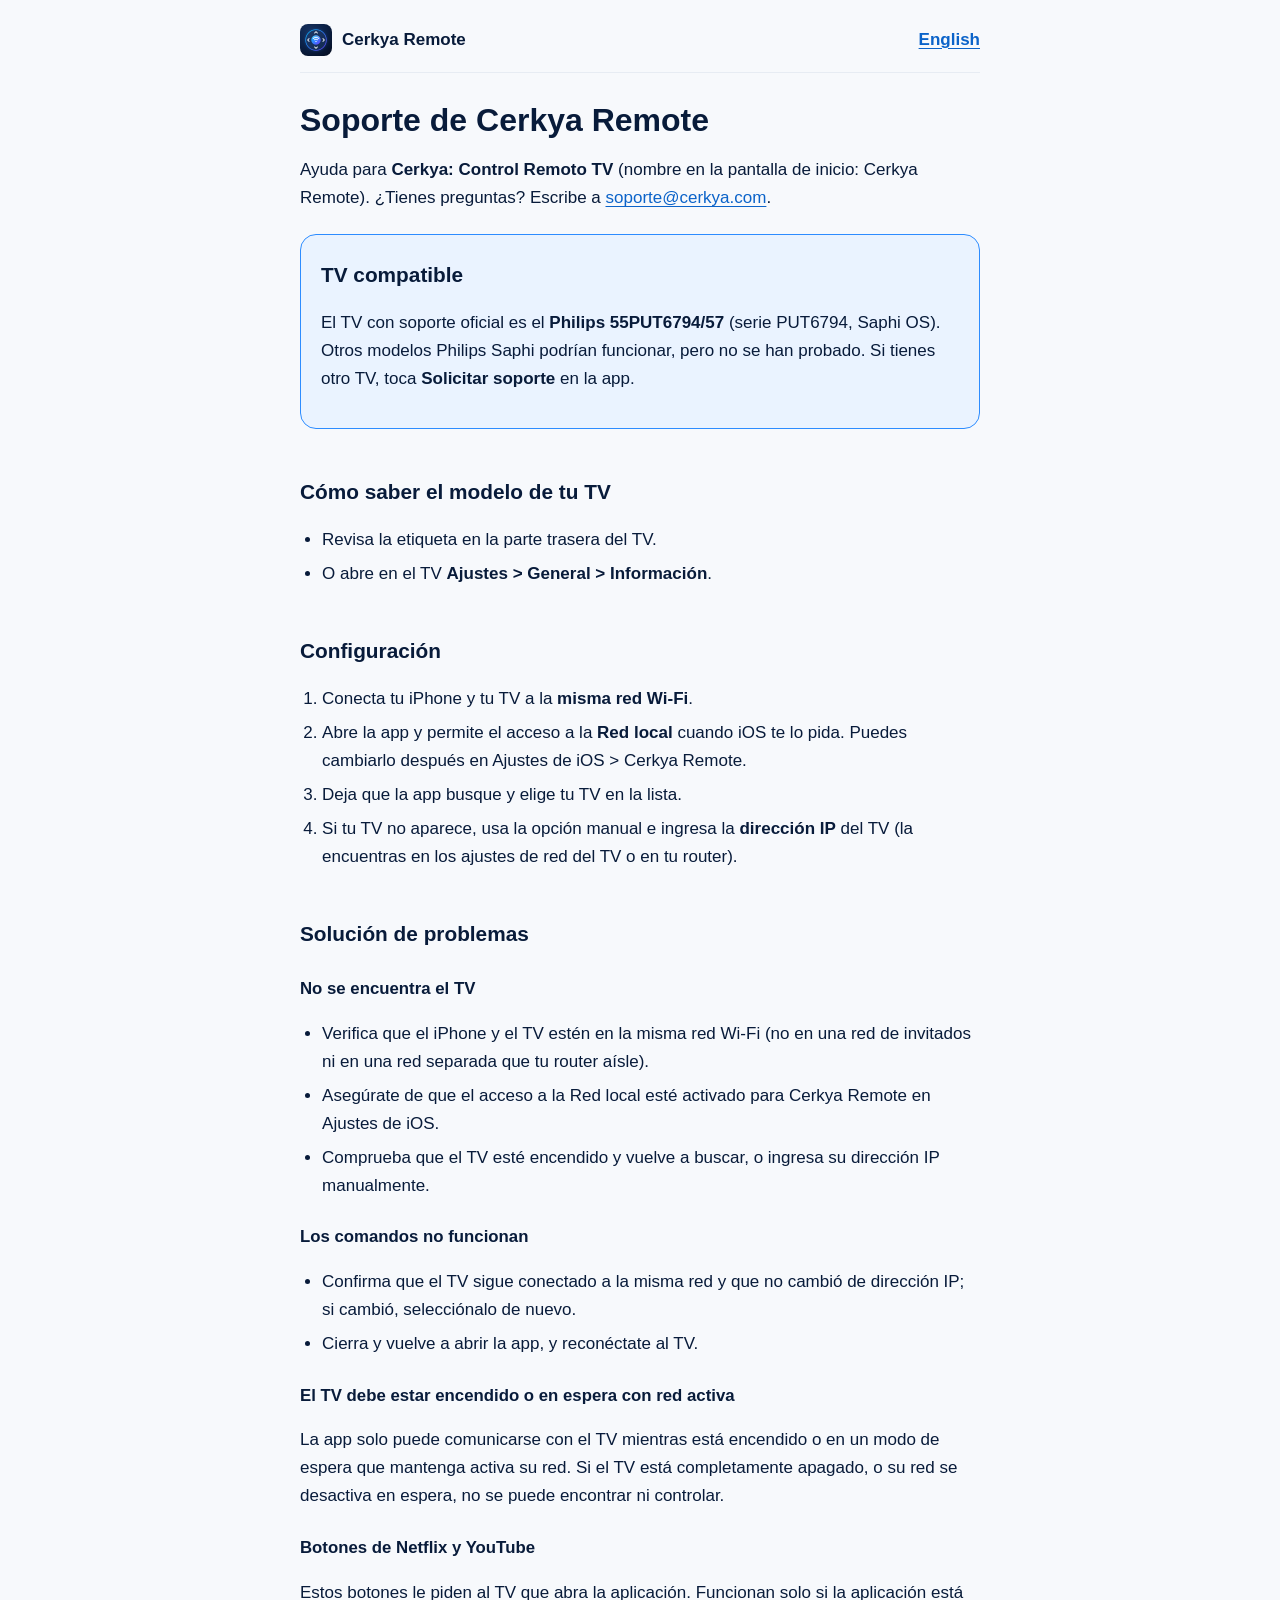
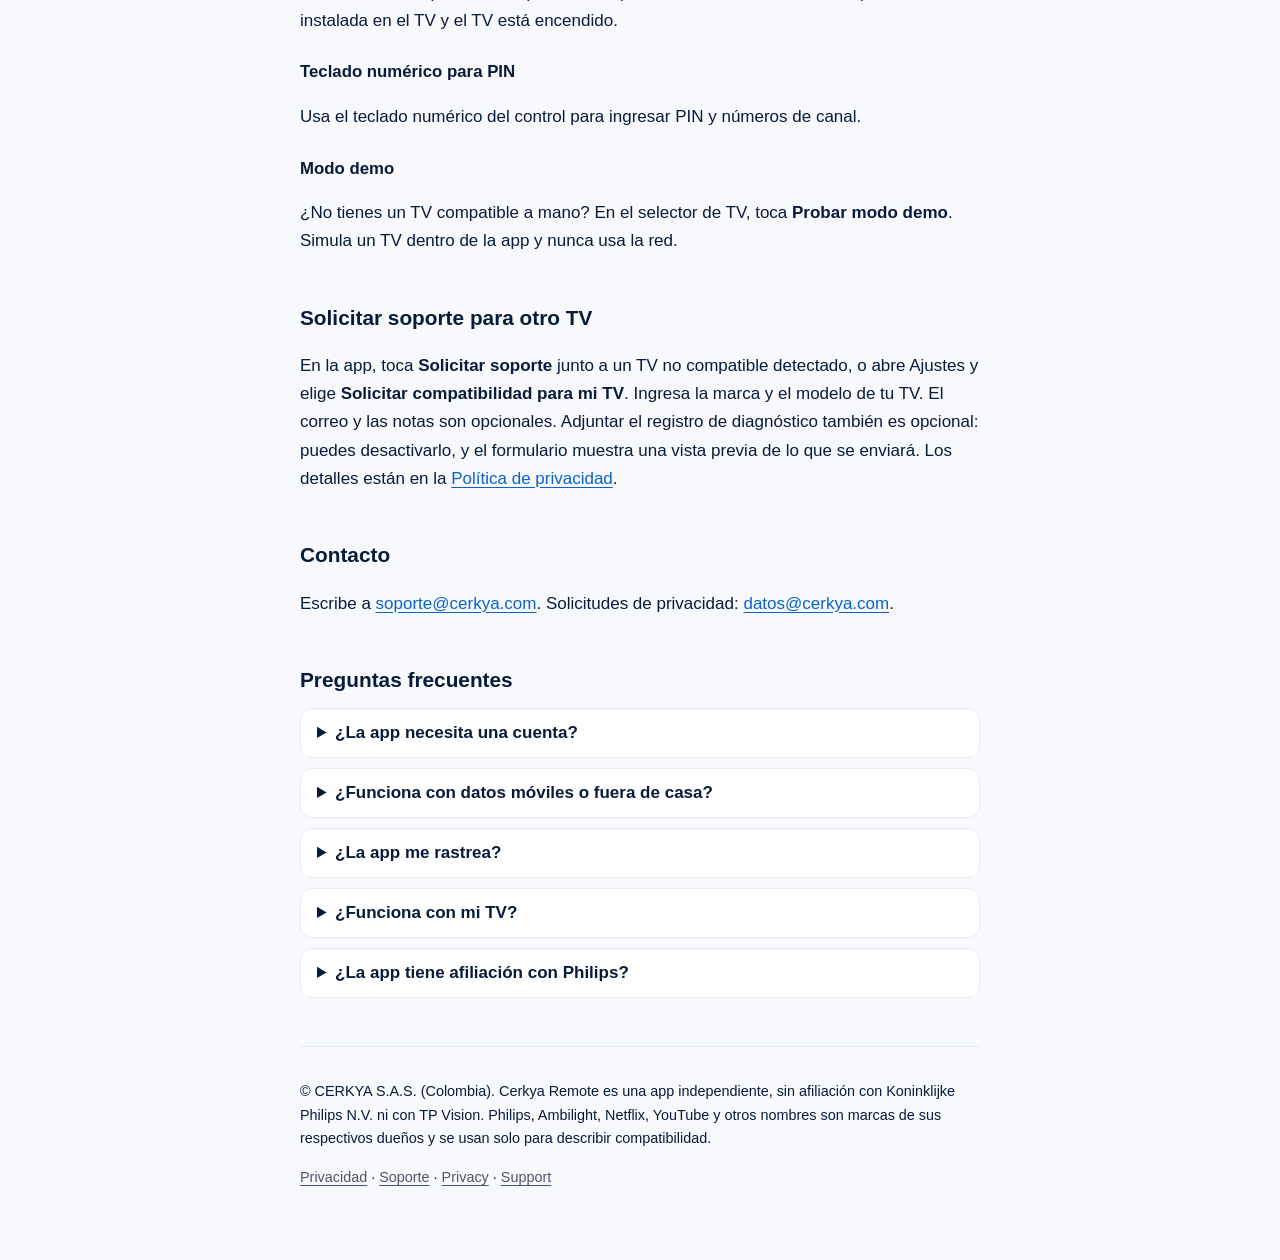
==== support/index.html @ a85cf03d "feat: add privacy and support pages" ====
<!doctype html>
<html lang="es">
<head>
<meta charset="utf-8">
<meta name="viewport" content="width=device-width, initial-scale=1">
<title>Soporte | Cerkya Remote</title>
<meta name="description" content="Ayuda para Cerkya: Control Remoto TV: TV compatible, configuración, solución de problemas, solicitar soporte para otro TV y contacto.">
<meta name="color-scheme" content="dark light">
<link rel="icon" type="image/png" href="../assets/favicon.png">
<link rel="apple-touch-icon" href="../assets/apple-touch-icon.png">
<link rel="stylesheet" href="../assets/style.css">
</head>
<body>
<div class="wrap">
<header class="top"><a class="brand" href="../"><img src="../assets/icon.png" alt="" width="32" height="32"><span>Cerkya Remote</span></a><span class="lang"><a href="en/" hreflang="en">English</a></span></header>
<main>
<h1>Soporte de Cerkya Remote</h1>
<p>Ayuda para <strong>Cerkya: Control Remoto TV</strong> (nombre en la pantalla de inicio: Cerkya Remote). ¿Tienes preguntas? Escribe a <a href="mailto:soporte@cerkya.com">soporte@cerkya.com</a>.</p>
<div class="card tv"><h2>TV compatible</h2>
<p>El TV con soporte oficial es el <strong>Philips 55PUT6794/57</strong> (serie PUT6794, Saphi OS). Otros modelos Philips Saphi podrían funcionar, pero no se han probado. Si tienes otro TV, toca <strong>Solicitar soporte</strong> en la app.</p></div>
<h2>Cómo saber el modelo de tu TV</h2>
<ul><li>Revisa la etiqueta en la parte trasera del TV.</li><li>O abre en el TV <strong>Ajustes &gt; General &gt; Información</strong>.</li></ul>
<h2>Configuración</h2>
<ol>
<li>Conecta tu iPhone y tu TV a la <strong>misma red Wi-Fi</strong>.</li>
<li>Abre la app y permite el acceso a la <strong>Red local</strong> cuando iOS te lo pida. Puedes cambiarlo después en Ajustes de iOS &gt; Cerkya Remote.</li>
<li>Deja que la app busque y elige tu TV en la lista.</li>
<li>Si tu TV no aparece, usa la opción manual e ingresa la <strong>dirección IP</strong> del TV (la encuentras en los ajustes de red del TV o en tu router).</li></ol>
<h2>Solución de problemas</h2>
<h3>No se encuentra el TV</h3>
<ul><li>Verifica que el iPhone y el TV estén en la misma red Wi-Fi (no en una red de invitados ni en una red separada que tu router aísle).</li><li>Asegúrate de que el acceso a la Red local esté activado para Cerkya Remote en Ajustes de iOS.</li><li>Comprueba que el TV esté encendido y vuelve a buscar, o ingresa su dirección IP manualmente.</li></ul>
<h3>Los comandos no funcionan</h3>
<ul><li>Confirma que el TV sigue conectado a la misma red y que no cambió de dirección IP; si cambió, selecciónalo de nuevo.</li><li>Cierra y vuelve a abrir la app, y reconéctate al TV.</li></ul>
<h3>El TV debe estar encendido o en espera con red activa</h3>
<p>La app solo puede comunicarse con el TV mientras está encendido o en un modo de espera que mantenga activa su red. Si el TV está completamente apagado, o su red se desactiva en espera, no se puede encontrar ni controlar.</p>
<h3>Botones de Netflix y YouTube</h3>
<p>Estos botones le piden al TV que abra la aplicación. Funcionan solo si la aplicación está instalada en el TV y el TV está encendido.</p>
<h3>Teclado numérico para PIN</h3>
<p>Usa el teclado numérico del control para ingresar PIN y números de canal.</p>
<h3>Modo demo</h3>
<p>¿No tienes un TV compatible a mano? En el selector de TV, toca <strong>Probar modo demo</strong>. Simula un TV dentro de la app y nunca usa la red.</p>
<h2>Solicitar soporte para otro TV</h2>
<p>En la app, toca <strong>Solicitar soporte</strong> junto a un TV no compatible detectado, o abre Ajustes y elige <strong>Solicitar compatibilidad para mi TV</strong>. Ingresa la marca y el modelo de tu TV. El correo y las notas son opcionales. Adjuntar el registro de diagnóstico también es opcional: puedes desactivarlo, y el formulario muestra una vista previa de lo que se enviará. Los detalles están en la <a href="../privacy/">Política de privacidad</a>.</p>
<h2>Contacto</h2>
<p>Escribe a <a href="mailto:soporte@cerkya.com">soporte@cerkya.com</a>. Solicitudes de privacidad: <a href="mailto:datos@cerkya.com">datos@cerkya.com</a>.</p>
<h2>Preguntas frecuentes</h2>
<details><summary>¿La app necesita una cuenta?</summary><p>No. No hay cuenta ni inicio de sesión.</p></details>
<details><summary>¿Funciona con datos móviles o fuera de casa?</summary><p>No. La app controla el TV a través de tu red Wi-Fi local, así que tu iPhone debe estar en la misma red que el TV.</p></details>
<details><summary>¿La app me rastrea?</summary><p>No. No hay rastreo ni analíticas. Solo recibimos datos si tú envías el formulario de soporte.</p></details>
<details><summary>¿Funciona con mi TV?</summary><p>El TV con soporte oficial es el Philips 55PUT6794/57. Otros modelos Philips Saphi podrían funcionar, pero no se han probado. Para cualquier otro TV, envía una solicitud de soporte desde la app.</p></details>
<details><summary>¿La app tiene afiliación con Philips?</summary><p>No. Cerkya Remote es independiente y no tiene afiliación con Philips ni con TP Vision.</p></details>
</main>
<footer><p>© CERKYA S.A.S. (Colombia). Cerkya Remote es una app independiente, sin afiliación con Koninklijke Philips N.V. ni con TP Vision. Philips, Ambilight, Netflix, YouTube y otros nombres son marcas de sus respectivos dueños y se usan solo para describir compatibilidad.</p><p><a href="../privacy/">Privacidad</a> · <a href="../support/">Soporte</a> · <a href="../privacy/en/">Privacy</a> · <a href="../support/en/">Support</a></p></footer>
</div>
</body>
</html>
---- assets/style.css ----
:root{--bg:#081B3A;--surface:#0E2A52;--border:#1E3A66;--text:#EAF1FB;--muted:#A9B8CF;--link:#4DD2FF;--accent:#00C2FF;--blue:#2D8CFF;--violet:#6A3CFF;--note:#0B2447}
@media (prefers-color-scheme:light){:root{--bg:#F7F9FC;--surface:#FFFFFF;--border:#E7ECF3;--text:#081B3A;--muted:#4A5668;--link:#0B63C9;--accent:#2D8CFF;--note:#EAF3FF}}
*{box-sizing:border-box}
html{-webkit-text-size-adjust:100%}
body{margin:0;background:var(--bg);color:var(--text);font:17px/1.65 -apple-system,BlinkMacSystemFont,"Inter","Segoe UI",Roboto,Helvetica,Arial,sans-serif}
.wrap{max-width:720px;margin:0 auto;padding:24px 20px 56px}
header.top{display:flex;justify-content:space-between;align-items:center;gap:12px;padding-bottom:16px;border-bottom:1px solid var(--border);margin-bottom:28px;flex-wrap:wrap}
header.top a.brand{display:flex;align-items:center;gap:10px;color:var(--text);font-weight:650;text-decoration:none}
header.top img{width:32px;height:32px;border-radius:8px}
.lang a{color:var(--link);font-weight:600}
h1{font-size:2rem;line-height:1.2;margin:0 0 .4em}
h2{font-size:1.3rem;margin:2em 0 .5em;padding-top:.2em}
h3{font-size:1.05rem;margin:1.4em 0 .3em}
p,li{color:var(--text)}
.muted,.meta{color:var(--muted)}
.meta{font-size:.95rem}
a{color:var(--link);text-underline-offset:3px}
a:focus-visible{outline:2px solid var(--accent);outline-offset:2px;border-radius:3px}
ul,ol{padding-left:1.3em}li{margin:.35em 0}
code{background:var(--surface);border:1px solid var(--border);border-radius:6px;padding:.05em .35em;font-size:.9em}
.hero{text-align:center;padding:12px 0 8px}
.hero img{width:128px;height:128px;border-radius:28px;box-shadow:0 10px 30px rgba(0,0,0,.35)}
.hero h1{margin-top:.6em}
.card{background:var(--surface);border:1px solid var(--border);border-radius:16px;padding:18px 20px;margin:22px 0}
.card.tv{border-color:var(--accent);background:var(--note)}
.card h2{margin-top:0}
.btns{display:flex;flex-wrap:wrap;gap:12px;margin:16px 0}
.btn{display:inline-block;padding:.65em 1.1em;border-radius:12px;border:1px solid var(--border);background:var(--surface);color:var(--text);text-decoration:none;font-weight:600}
.btn:hover{border-color:var(--accent)}
.grid{display:grid;grid-template-columns:1fr 1fr;gap:14px}
@media (max-width:560px){.grid{grid-template-columns:1fr}body{font-size:16px}h1{font-size:1.7rem}}
details{background:var(--surface);border:1px solid var(--border);border-radius:12px;padding:10px 16px;margin:10px 0}
summary{cursor:pointer;font-weight:600}
footer{margin-top:48px;padding-top:18px;border-top:1px solid var(--border);color:var(--muted);font-size:.9rem}
footer a{color:var(--muted)}
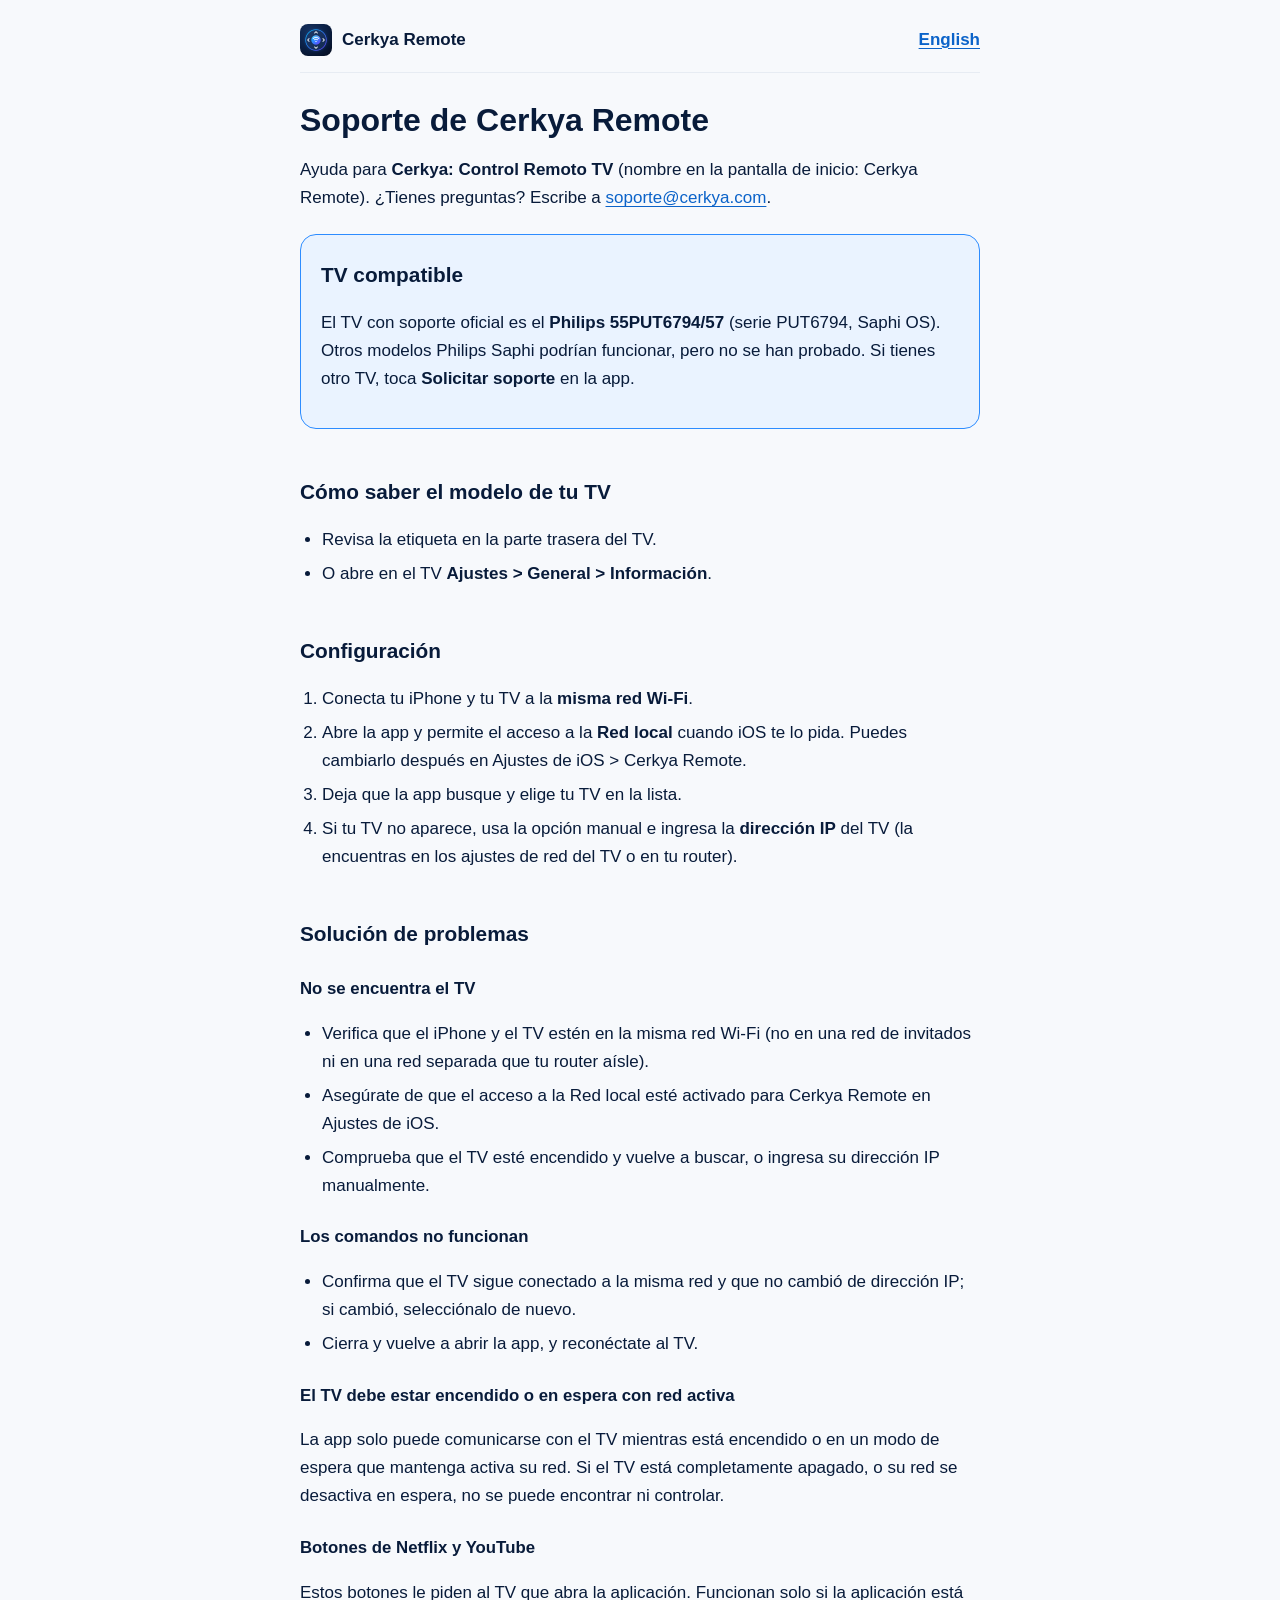
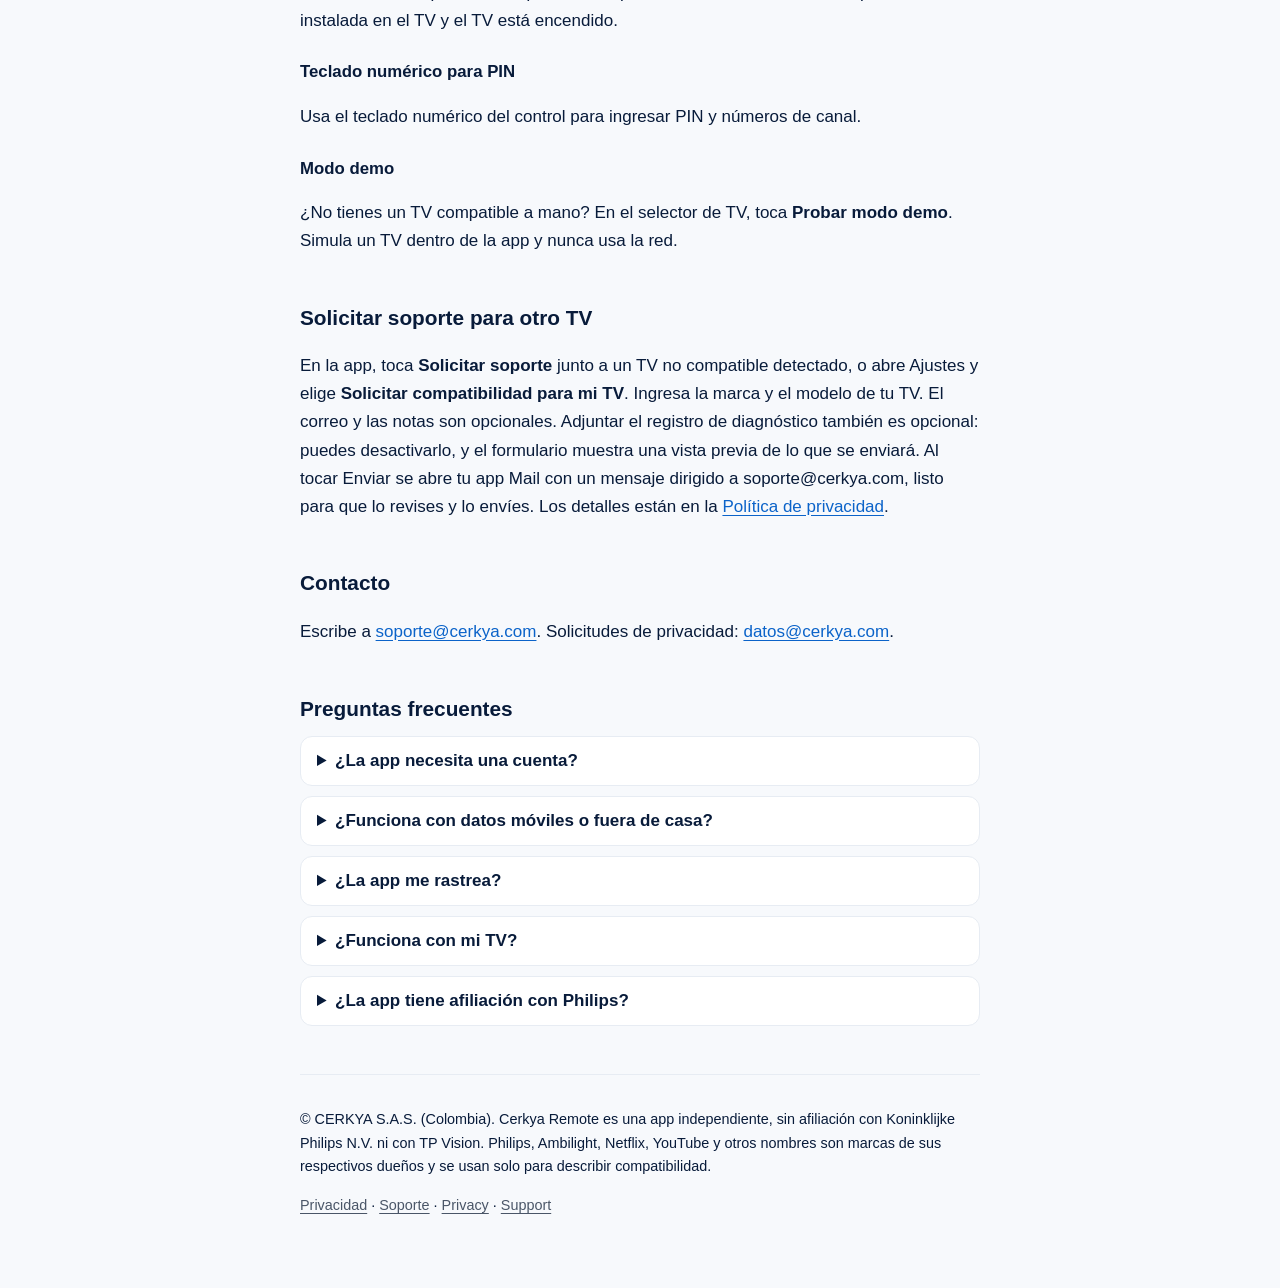
==== commit 30e445bf: "docs: describe email delivery of support requests" ====
--- a/support/index.html
+++ b/support/index.html
@@ -40,7 +40,7 @@
 <h3>Modo demo</h3>
 <p>¿No tienes un TV compatible a mano? En el selector de TV, toca <strong>Probar modo demo</strong>. Simula un TV dentro de la app y nunca usa la red.</p>
 <h2>Solicitar soporte para otro TV</h2>
-<p>En la app, toca <strong>Solicitar soporte</strong> junto a un TV no compatible detectado, o abre Ajustes y elige <strong>Solicitar compatibilidad para mi TV</strong>. Ingresa la marca y el modelo de tu TV. El correo y las notas son opcionales. Adjuntar el registro de diagnóstico también es opcional: puedes desactivarlo, y el formulario muestra una vista previa de lo que se enviará. Los detalles están en la <a href="../privacy/">Política de privacidad</a>.</p>
+<p>En la app, toca <strong>Solicitar soporte</strong> junto a un TV no compatible detectado, o abre Ajustes y elige <strong>Solicitar compatibilidad para mi TV</strong>. Ingresa la marca y el modelo de tu TV. El correo y las notas son opcionales. Adjuntar el registro de diagnóstico también es opcional: puedes desactivarlo, y el formulario muestra una vista previa de lo que se enviará. Al tocar Enviar se abre tu app Mail con un mensaje dirigido a soporte@cerkya.com, listo para que lo revises y lo envíes. Los detalles están en la <a href="../privacy/">Política de privacidad</a>.</p>
 <h2>Contacto</h2>
 <p>Escribe a <a href="mailto:soporte@cerkya.com">soporte@cerkya.com</a>. Solicitudes de privacidad: <a href="mailto:datos@cerkya.com">datos@cerkya.com</a>.</p>
 <h2>Preguntas frecuentes</h2>
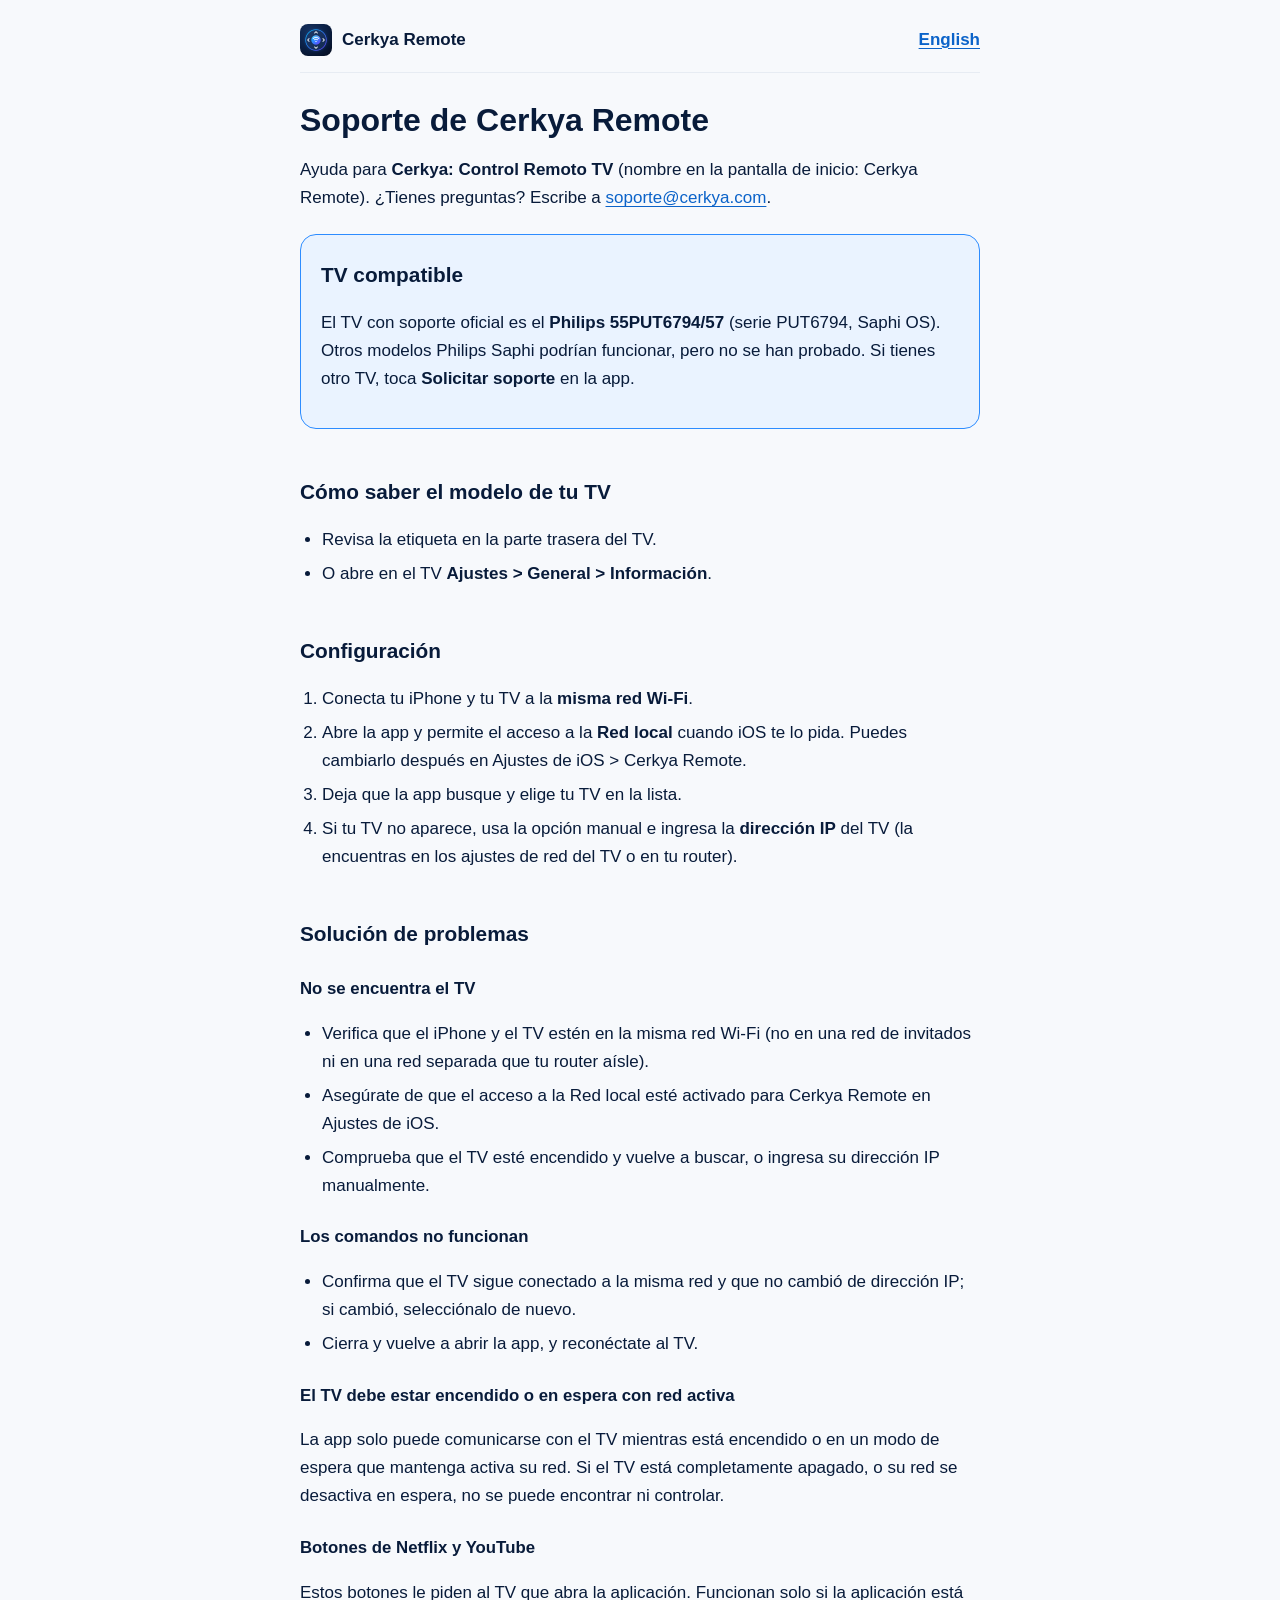
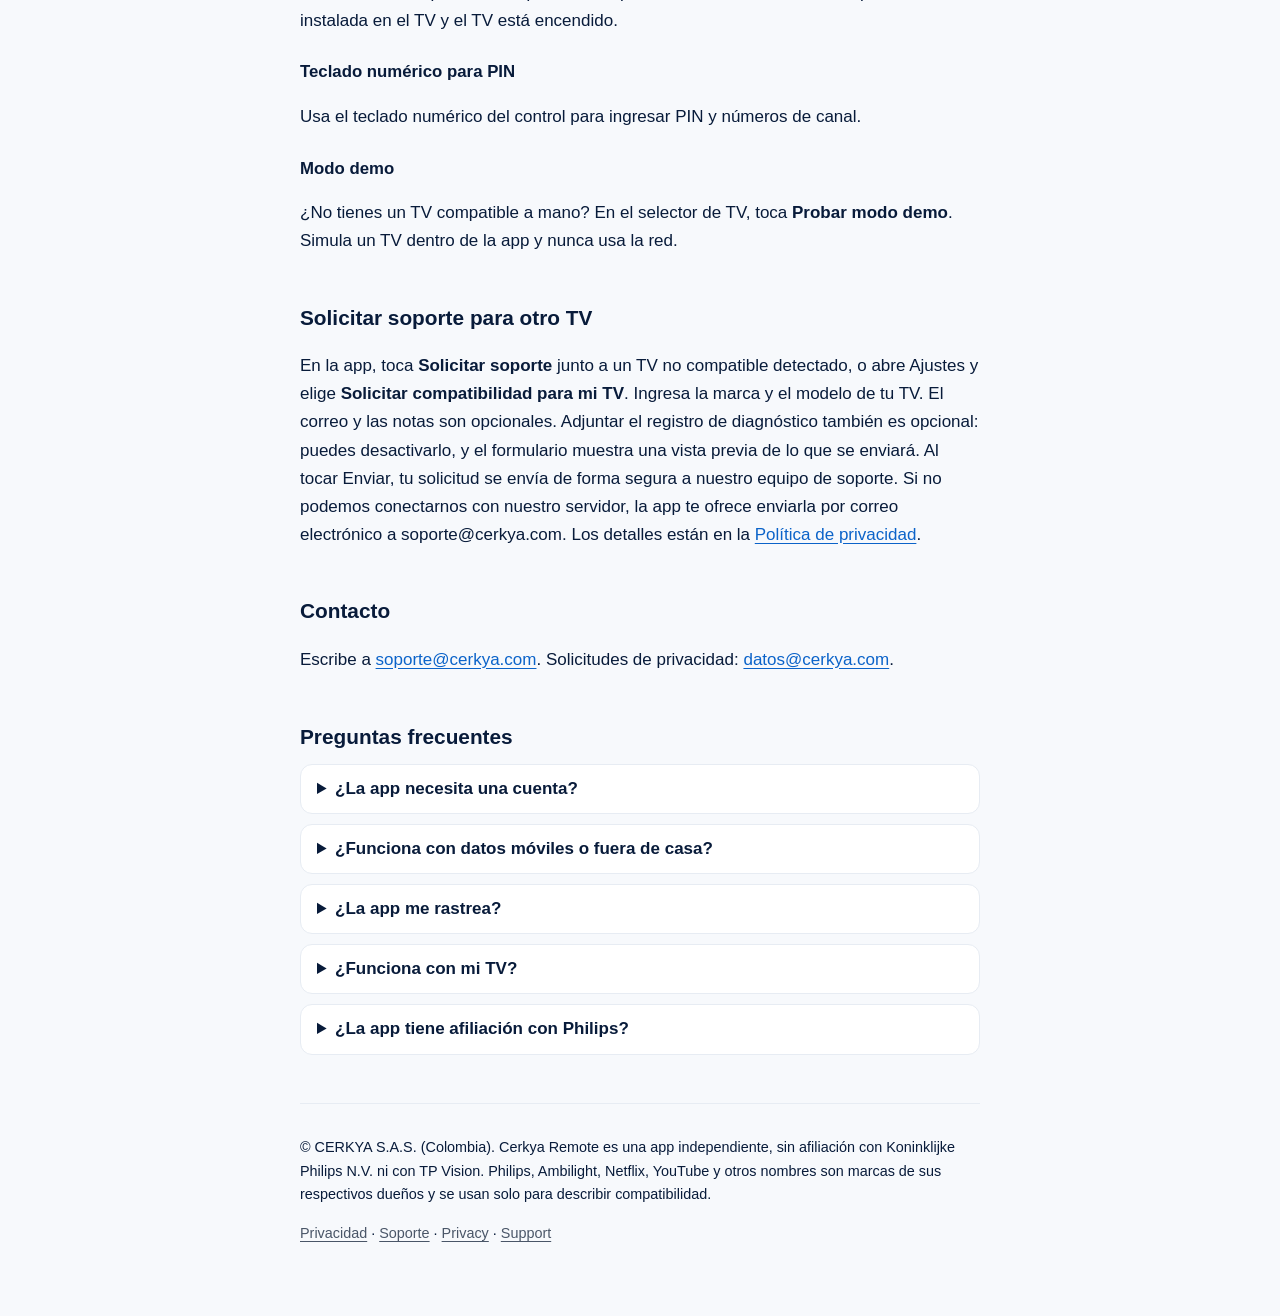
==== commit 4003fdb9: "docs: describe server delivery of support requests" ====
--- a/support/index.html
+++ b/support/index.html
@@ -40,7 +40,7 @@
 <h3>Modo demo</h3>
 <p>¿No tienes un TV compatible a mano? En el selector de TV, toca <strong>Probar modo demo</strong>. Simula un TV dentro de la app y nunca usa la red.</p>
 <h2>Solicitar soporte para otro TV</h2>
-<p>En la app, toca <strong>Solicitar soporte</strong> junto a un TV no compatible detectado, o abre Ajustes y elige <strong>Solicitar compatibilidad para mi TV</strong>. Ingresa la marca y el modelo de tu TV. El correo y las notas son opcionales. Adjuntar el registro de diagnóstico también es opcional: puedes desactivarlo, y el formulario muestra una vista previa de lo que se enviará. Al tocar Enviar se abre tu app Mail con un mensaje dirigido a soporte@cerkya.com, listo para que lo revises y lo envíes. Los detalles están en la <a href="../privacy/">Política de privacidad</a>.</p>
+<p>En la app, toca <strong>Solicitar soporte</strong> junto a un TV no compatible detectado, o abre Ajustes y elige <strong>Solicitar compatibilidad para mi TV</strong>. Ingresa la marca y el modelo de tu TV. El correo y las notas son opcionales. Adjuntar el registro de diagnóstico también es opcional: puedes desactivarlo, y el formulario muestra una vista previa de lo que se enviará. Al tocar Enviar, tu solicitud se envía de forma segura a nuestro equipo de soporte. Si no podemos conectarnos con nuestro servidor, la app te ofrece enviarla por correo electrónico a soporte@cerkya.com. Los detalles están en la <a href="../privacy/">Política de privacidad</a>.</p>
 <h2>Contacto</h2>
 <p>Escribe a <a href="mailto:soporte@cerkya.com">soporte@cerkya.com</a>. Solicitudes de privacidad: <a href="mailto:datos@cerkya.com">datos@cerkya.com</a>.</p>
 <h2>Preguntas frecuentes</h2>
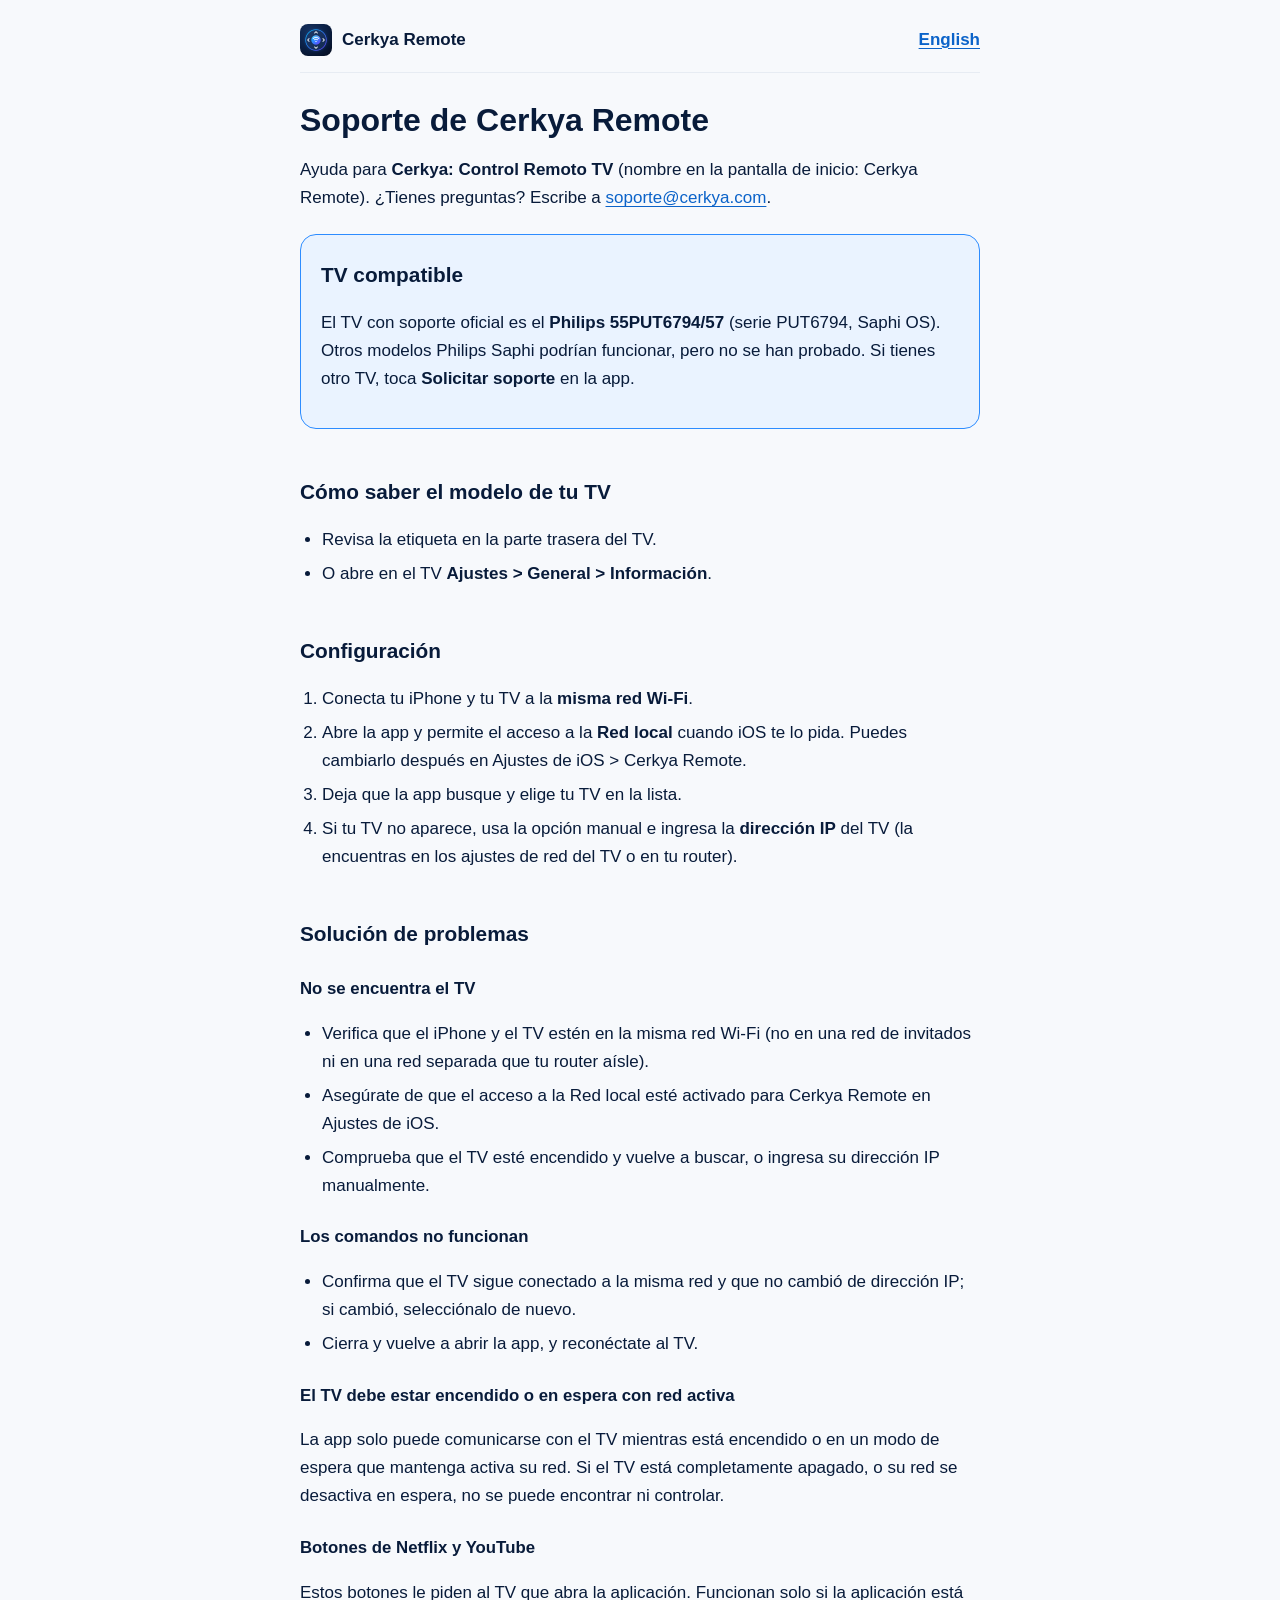
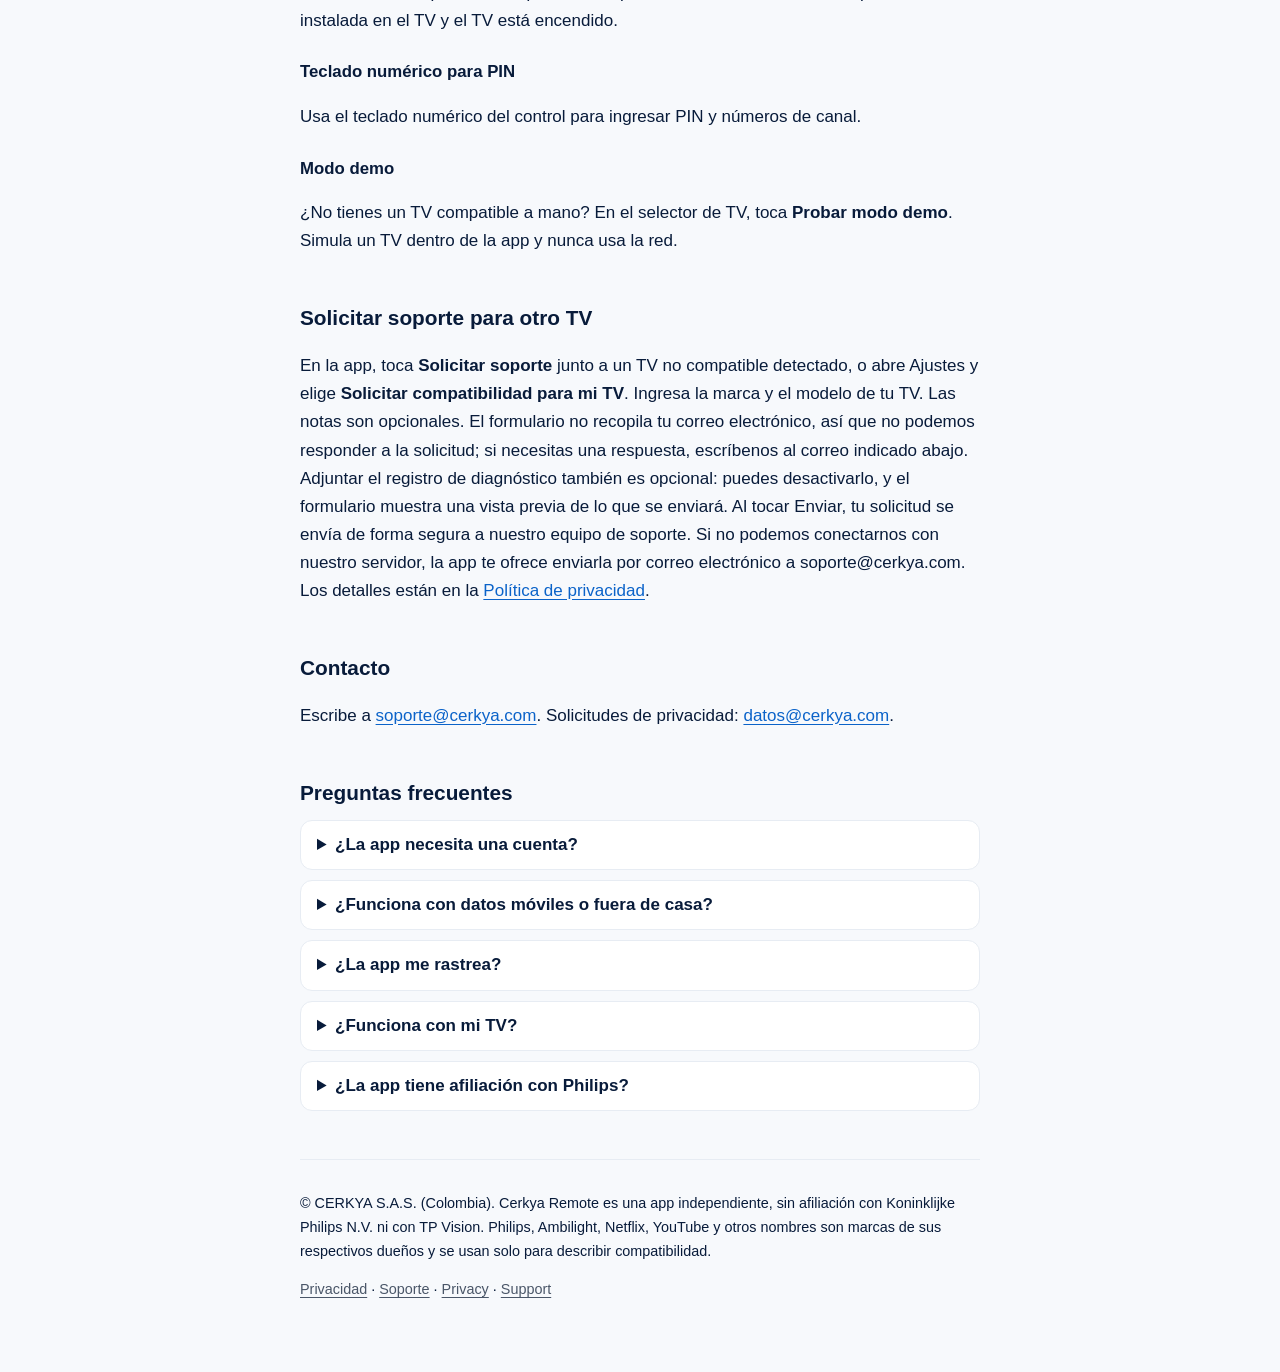
==== commit e168533f: "docs: drop email field from privacy policy and support pages" ====
--- a/support/index.html
+++ b/support/index.html
@@ -40,7 +40,7 @@
 <h3>Modo demo</h3>
 <p>¿No tienes un TV compatible a mano? En el selector de TV, toca <strong>Probar modo demo</strong>. Simula un TV dentro de la app y nunca usa la red.</p>
 <h2>Solicitar soporte para otro TV</h2>
-<p>En la app, toca <strong>Solicitar soporte</strong> junto a un TV no compatible detectado, o abre Ajustes y elige <strong>Solicitar compatibilidad para mi TV</strong>. Ingresa la marca y el modelo de tu TV. El correo y las notas son opcionales. Adjuntar el registro de diagnóstico también es opcional: puedes desactivarlo, y el formulario muestra una vista previa de lo que se enviará. Al tocar Enviar, tu solicitud se envía de forma segura a nuestro equipo de soporte. Si no podemos conectarnos con nuestro servidor, la app te ofrece enviarla por correo electrónico a soporte@cerkya.com. Los detalles están en la <a href="../privacy/">Política de privacidad</a>.</p>
+<p>En la app, toca <strong>Solicitar soporte</strong> junto a un TV no compatible detectado, o abre Ajustes y elige <strong>Solicitar compatibilidad para mi TV</strong>. Ingresa la marca y el modelo de tu TV. Las notas son opcionales. El formulario no recopila tu correo electrónico, así que no podemos responder a la solicitud; si necesitas una respuesta, escríbenos al correo indicado abajo. Adjuntar el registro de diagnóstico también es opcional: puedes desactivarlo, y el formulario muestra una vista previa de lo que se enviará. Al tocar Enviar, tu solicitud se envía de forma segura a nuestro equipo de soporte. Si no podemos conectarnos con nuestro servidor, la app te ofrece enviarla por correo electrónico a soporte@cerkya.com. Los detalles están en la <a href="../privacy/">Política de privacidad</a>.</p>
 <h2>Contacto</h2>
 <p>Escribe a <a href="mailto:soporte@cerkya.com">soporte@cerkya.com</a>. Solicitudes de privacidad: <a href="mailto:datos@cerkya.com">datos@cerkya.com</a>.</p>
 <h2>Preguntas frecuentes</h2>
